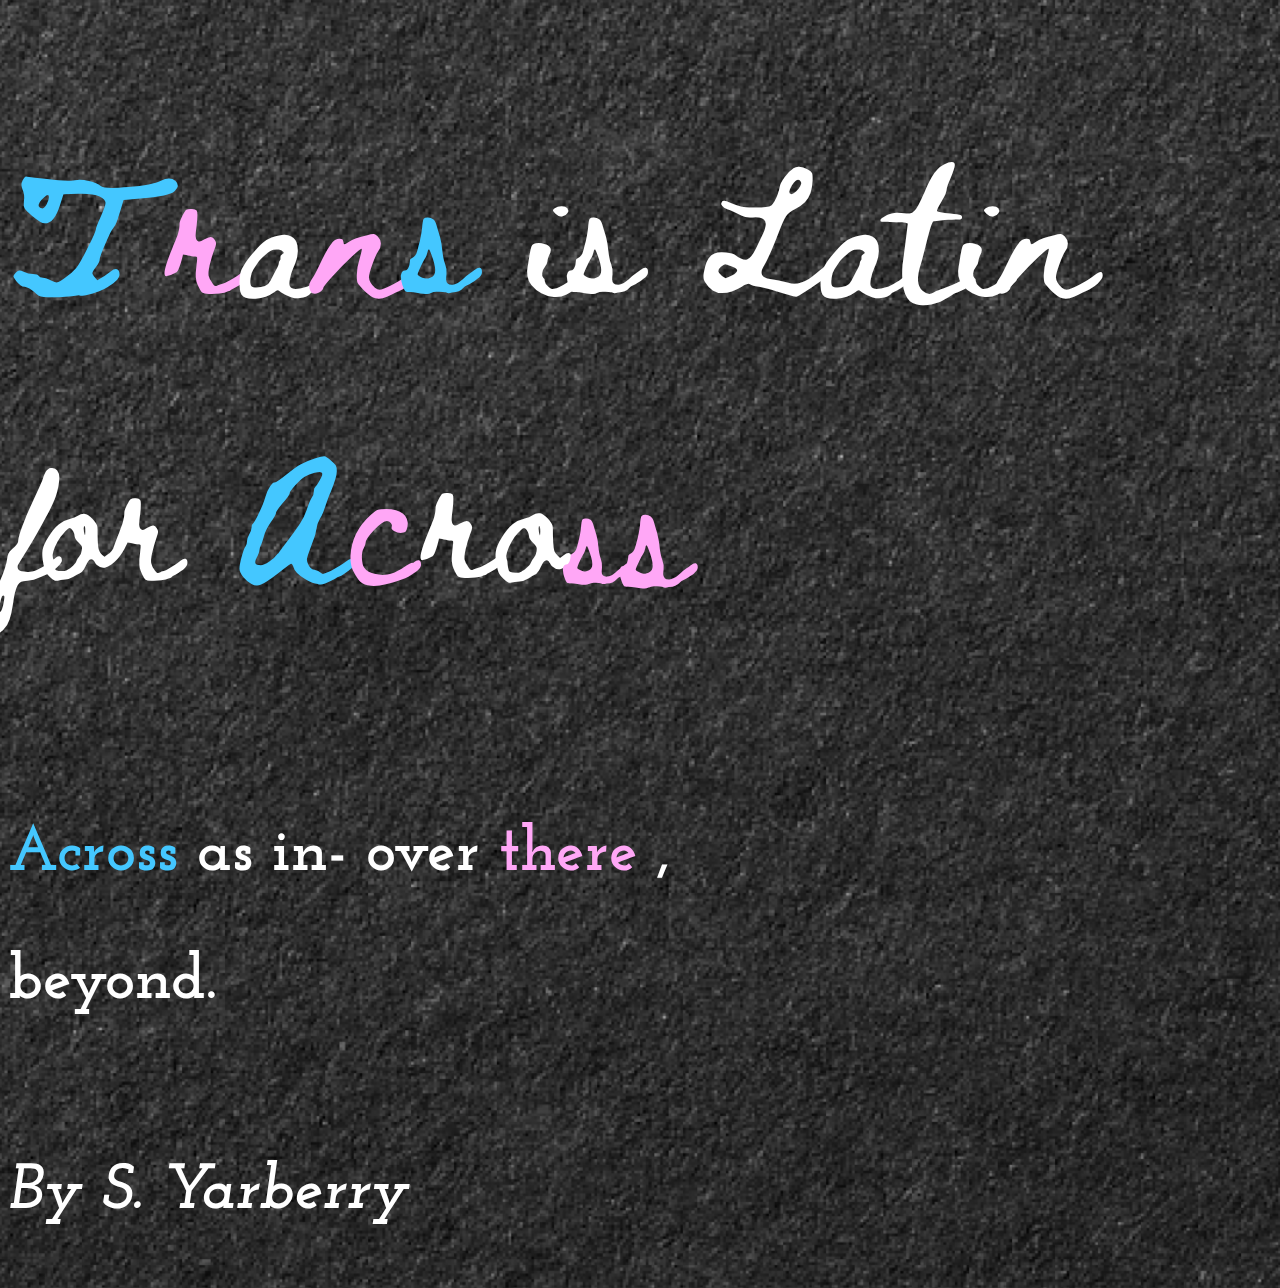
==== index.html @ cae9774a "CSS Colors" ====
<!DOCTYPE html>
<!--[if lt IE 7]>      <html class="no-js lt-ie9 lt-ie8 lt-ie7"> <![endif]-->
<!--[if IE 7]>         <html class="no-js lt-ie9 lt-ie8"> <![endif]-->
<!--[if IE 8]>         <html class="no-js lt-ie9"> <![endif]-->
<!--[if gt IE 8]>      <html class="no-js"> <!-<![endif]-->
<html>
    <head>
        <meta charset="utf-8">
        <meta http-equiv="X-UA-Compatible" content="IE=edge">
        <title>Trans is Latin for Across</title>
        <meta name="description" content="">
        <meta name="viewport" content="width=device-width, initial-scale=1">
        <link rel="stylesheet" href="stylesheet.css">
    </head>
    <body>
        <!--[if lt IE 7]>
            <p class="browsehappy">You are using an <strong>outdated</strong> browser. Please <a href="#">upgrade your browser</a> to improve your experience.</p>
        <![endif]-->
        <script src="" async defer></script>
        <h1>
            <span class="blue">T</span><span class="pink">r</span><span class="white">a</span><span class="pink">n</span><span class="blue">s</span> is Latin for <span class="blue">A</span><span class="pink">c</span><span class="white">r</span><span class="white">o</span><span class="pink">s</span><span class="blue">s</span>
        </h1>
        <br>
        <p>
            <a href="rest-in-power.html" class="back">
                Across
            </a> as in- over 
            <a href="life-expectancy.html" class="advance">
                there
            </a>,
        </p>
        <p>
            beyond.
        </p>
        <br>
        <p>
            <a href="https://syarberry.com/" target="_blank" class="italic">
                By S. Yarberry

            </a>
        </p>
    </body>
</html>
---- stylesheet.css ----
@import url('https://fonts.googleapis.com/css2?family=Beth+Ellen&display=swap');
@import url('https://fonts.googleapis.com/css2?family=Josefin+Slab:ital,wght@0,100..700;1,100..700&display=swap');
body{
    background-image: url('Black_Paper\ 1.png');
    background-size: cover;
    background-position: center;
}
.beth-ellen-regular{
    font-family: "Beth Ellen", cursive;
    font-weight: 400;
    font-style: normal;
  }
.josefin-slab-bold{
  font-family: "Josefin Slab", serif;
  font-optical-sizing: auto;
  font-weight: 700;
  font-style: normal;
}
p{
    font-family: "Josefin Slab", serif;
    font-optical-sizing: auto;
    font-weight: 700;
    font-style: normal;
    color: white;
    font-size: 64px;
}
h1{
    font-family: "Beth Ellen", cursive;
    font-weight: 400;
    font-style: normal;
    color: white;
    font-size: 128px;
}
.back{
    color: #44C7FF;
    text-decoration: none;
}
.advance{
    color: #FFA7F6;
    text-decoration: none;
}
.italic {
    font-style: italic;
    color: white;
    text-decoration: none;
}
.blue{
    color: #44C7FF;
}
.pink{
    color: #FFA7F6;
}
.white{
    color: white;
}
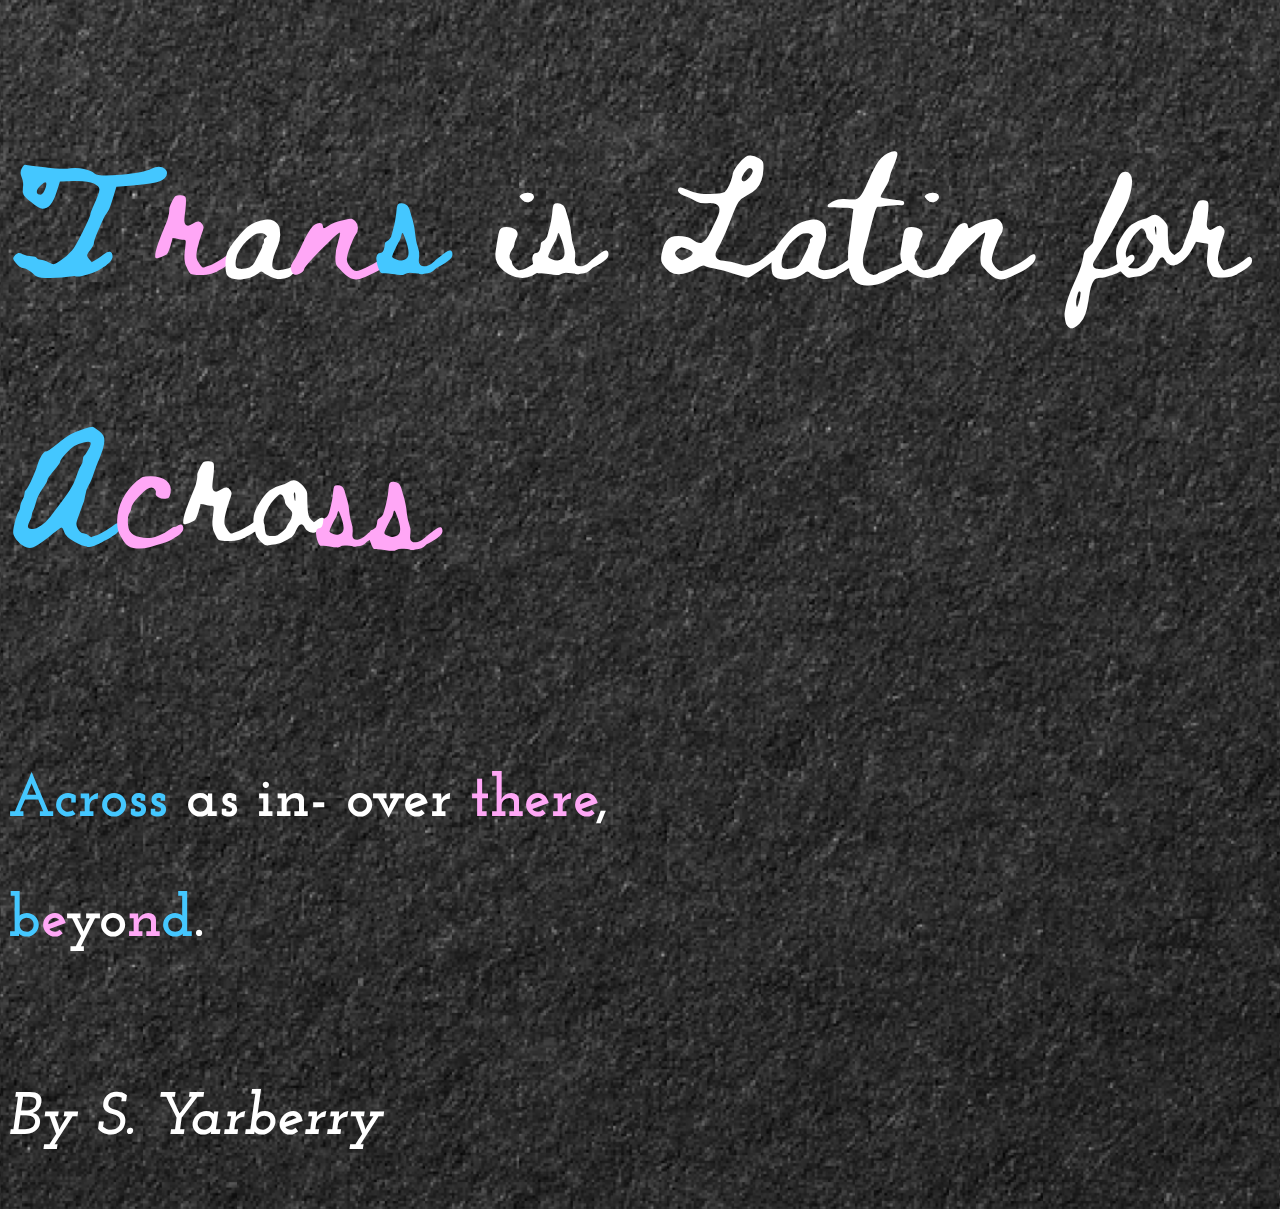
==== commit 27a92c84: "All basic CSS done" ====
--- a/index.html
+++ b/index.html
@@ -22,15 +22,15 @@
         </h1>
         <br>
         <p>
-            <a href="rest-in-power.html" class="back">
+            <a href="about.html" class="back">
                 Across
             </a> as in- over 
             <a href="life-expectancy.html" class="advance">
-                there
-            </a>,
+                <span>there</span><span class="white">,</span>
+            </a>
         </p>
         <p>
-            beyond.
+            <span class="blue">b</span><span class="pink">e</span><span class="white">yo</span><span class="pink">n</span><span class="blue">d</span><span class="white">.</span>
         </p>
         <br>
         <p>
--- a/stylesheet.css
+++ b/stylesheet.css
@@ -22,14 +22,24 @@
     font-weight: 700;
     font-style: normal;
     color: white;
-    font-size: 64px;
+    font-size: 60px;
+}
+a{
+    text-decoration: none;
 }
 h1{
     font-family: "Beth Ellen", cursive;
     font-weight: 400;
     font-style: normal;
     color: white;
-    font-size: 128px;
+    font-size: 120px;
+}
+h2{
+    font-family: "Beth Ellen", cursive;
+    font-weight: 400;
+    font-style: normal;
+    color: white;
+    font-size: 80px;
 }
 .back{
     color: #44C7FF;
@@ -46,10 +56,17 @@
 }
 .blue{
     color: #44C7FF;
+    text-decoration: none;
 }
 .pink{
     color: #FFA7F6;
+    text-decoration: none;
 }
 .white{
     color: white;
+    text-decoration: none;
+}
+.gold{
+    color: #FFCA41;
+    text-decoration: none;
 }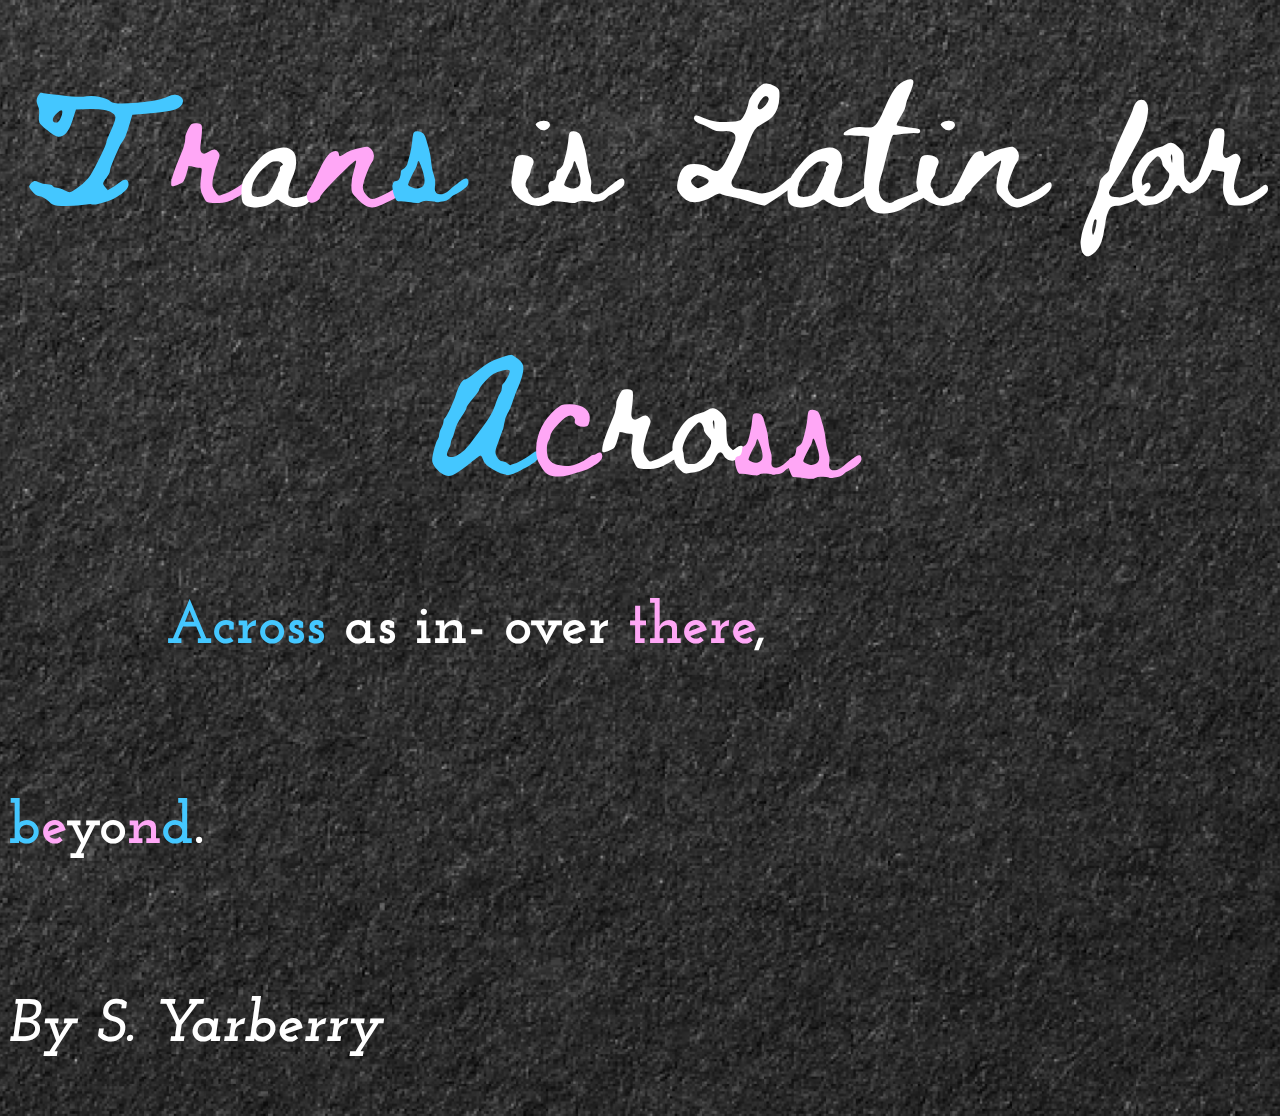
==== commit 0ea91cfa: "Adding and removing" ====
--- a/index.html
+++ b/index.html
@@ -21,14 +21,16 @@
             <span class="blue">T</span><span class="pink">r</span><span class="white">a</span><span class="pink">n</span><span class="blue">s</span> is Latin for <span class="blue">A</span><span class="pink">c</span><span class="white">r</span><span class="white">o</span><span class="pink">s</span><span class="blue">s</span>
         </h1>
         <br>
-        <p>
+        <div class="grid-container">
+            <p class="across">
             <a href="about.html" class="back">
-                Across
+                    Across
             </a> as in- over 
             <a href="life-expectancy.html" class="advance">
-                <span>there</span><span class="white">,</span>
+                    <span>there</span><span class="white">,</span>
             </a>
-        </p>
+            </p>
+        </div>
         <p>
             <span class="blue">b</span><span class="pink">e</span><span class="white">yo</span><span class="pink">n</span><span class="blue">d</span><span class="white">.</span>
         </p>
--- a/stylesheet.css
+++ b/stylesheet.css
@@ -33,6 +33,9 @@
     font-style: normal;
     color: white;
     font-size: 120px;
+    grid-row: 1 / span 8;
+    margin: 0;
+    text-align: center;
 }
 h2{
     font-family: "Beth Ellen", cursive;
@@ -69,4 +72,21 @@
 .gold{
     color: #FFCA41;
     text-decoration: none;
-}+}
+.grid-container {
+    display: grid;
+    grid-template-columns: repeat(8, 1fr);
+    grid-template-rows: repeat(8, 1fr);
+    gap: 20px;
+    width: 100%;
+    margin: 0 auto;
+  }
+  
+  .grid-item {
+    background-color: #FFCA41;
+  }
+  .across{
+    grid-column: 2 / span 8;
+    grid-row: 3 / span 8;
+    margin: 0;
+  }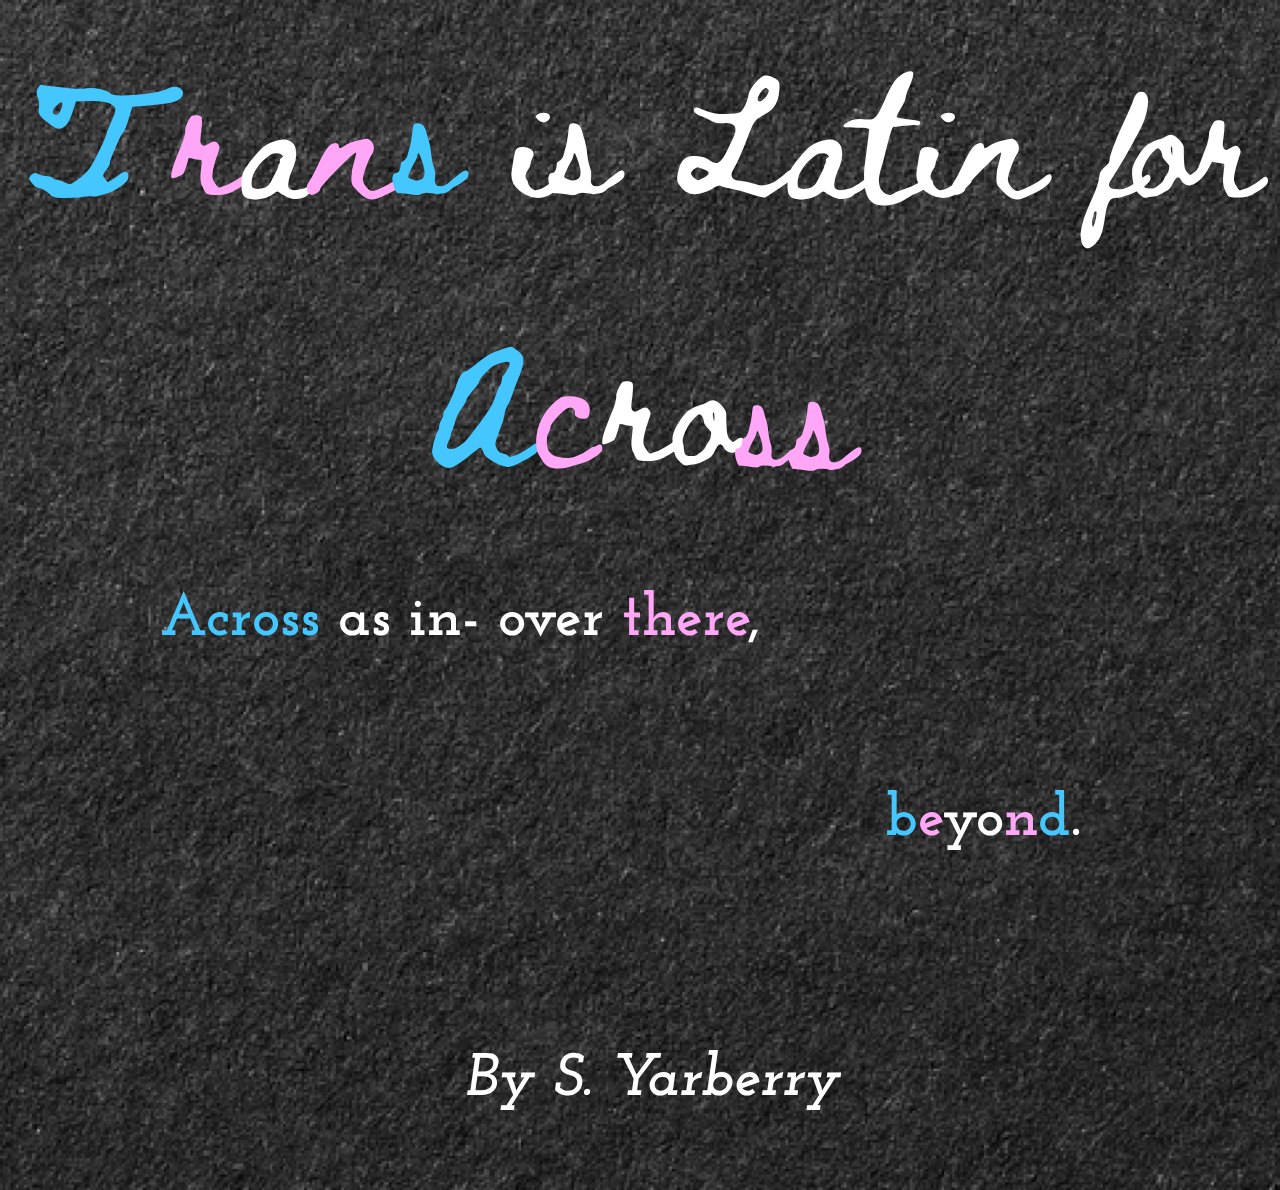
==== commit a4e7e759: "Good Lord Help" ====
--- a/index.html
+++ b/index.html
@@ -31,15 +31,21 @@
             </a>
             </p>
         </div>
-        <p>
-            <span class="blue">b</span><span class="pink">e</span><span class="white">yo</span><span class="pink">n</span><span class="blue">d</span><span class="white">.</span>
-        </p>
-        <br>
-        <p>
-            <a href="https://syarberry.com/" target="_blank" class="italic">
-                By S. Yarberry
-
-            </a>
-        </p>
+        <div class="grid-container">
+            <div class="beyond-star">
+                <!--<img src="Yellow Star.png" alt="A gold star."> -->
+            </div>
+            <p class="beyond">
+                <span class="blue">b</span><span class="pink">e</span><span class="white">yo</span><span class="pink">n</span><span class="blue">d</span><span class="white">.</span>
+            </p>
+        </div>
+        <div class="grid-container">
+            <p class="yarberry">
+                <a href="https://syarberry.com/" target="_blank" class="italic">
+                    By S. Yarberry
+                </a>
+            </p>
+        </div>
+        <sketch src="star-remover.js"></sketch>
     </body>
 </html>--- a/stylesheet.css
+++ b/stylesheet.css
@@ -4,6 +4,11 @@
     background-image: url('Black_Paper\ 1.png');
     background-size: cover;
     background-position: center;
+    margin: 0; 
+    padding: 0; 
+}
+canvas {
+    display: block; 
 }
 .beth-ellen-regular{
     font-family: "Beth Ellen", cursive;
@@ -80,8 +85,7 @@
     gap: 20px;
     width: 100%;
     margin: 0 auto;
-  }
-  
+}
   .grid-item {
     background-color: #FFCA41;
   }
@@ -89,4 +93,43 @@
     grid-column: 2 / span 8;
     grid-row: 3 / span 8;
     margin: 0;
+  }
+  .yarberry{
+    grid-column: 4 / span 8;
+    grid-row: 7 / span 8;
+    margin: 0;
+  }
+  .beyond{
+    grid-column: 7 / span 8;
+    grid-row: 4 / span 8;
+    margin: 0;
+    z-index: 1;
+  }
+  .beyond-star{
+    grid-column: 7 / span 8;
+    grid-row: 4 / span 8;
+    margin: 0;
+    z-index: 2;
+  }
+  .phrase{
+    grid-column: 2 / span 8;
+    grid-row: 2 / span 8;
+    margin: 0;
+  }
+  .life{
+    grid-column: 3 / span 8;
+    grid-row: 3 / span 8;
+    margin: 0;
+  }
+  .boston{
+    grid-column: 6 / span 8;
+    grid-row: 4 / span 8;
+    margin: 0;
+    z-index: 1;
+  }
+  .boston-star{
+    grid-column: 6 / span 8;
+    grid-row: 2 / span 8;
+    margin: 0;
+    z-index: 2;
   }